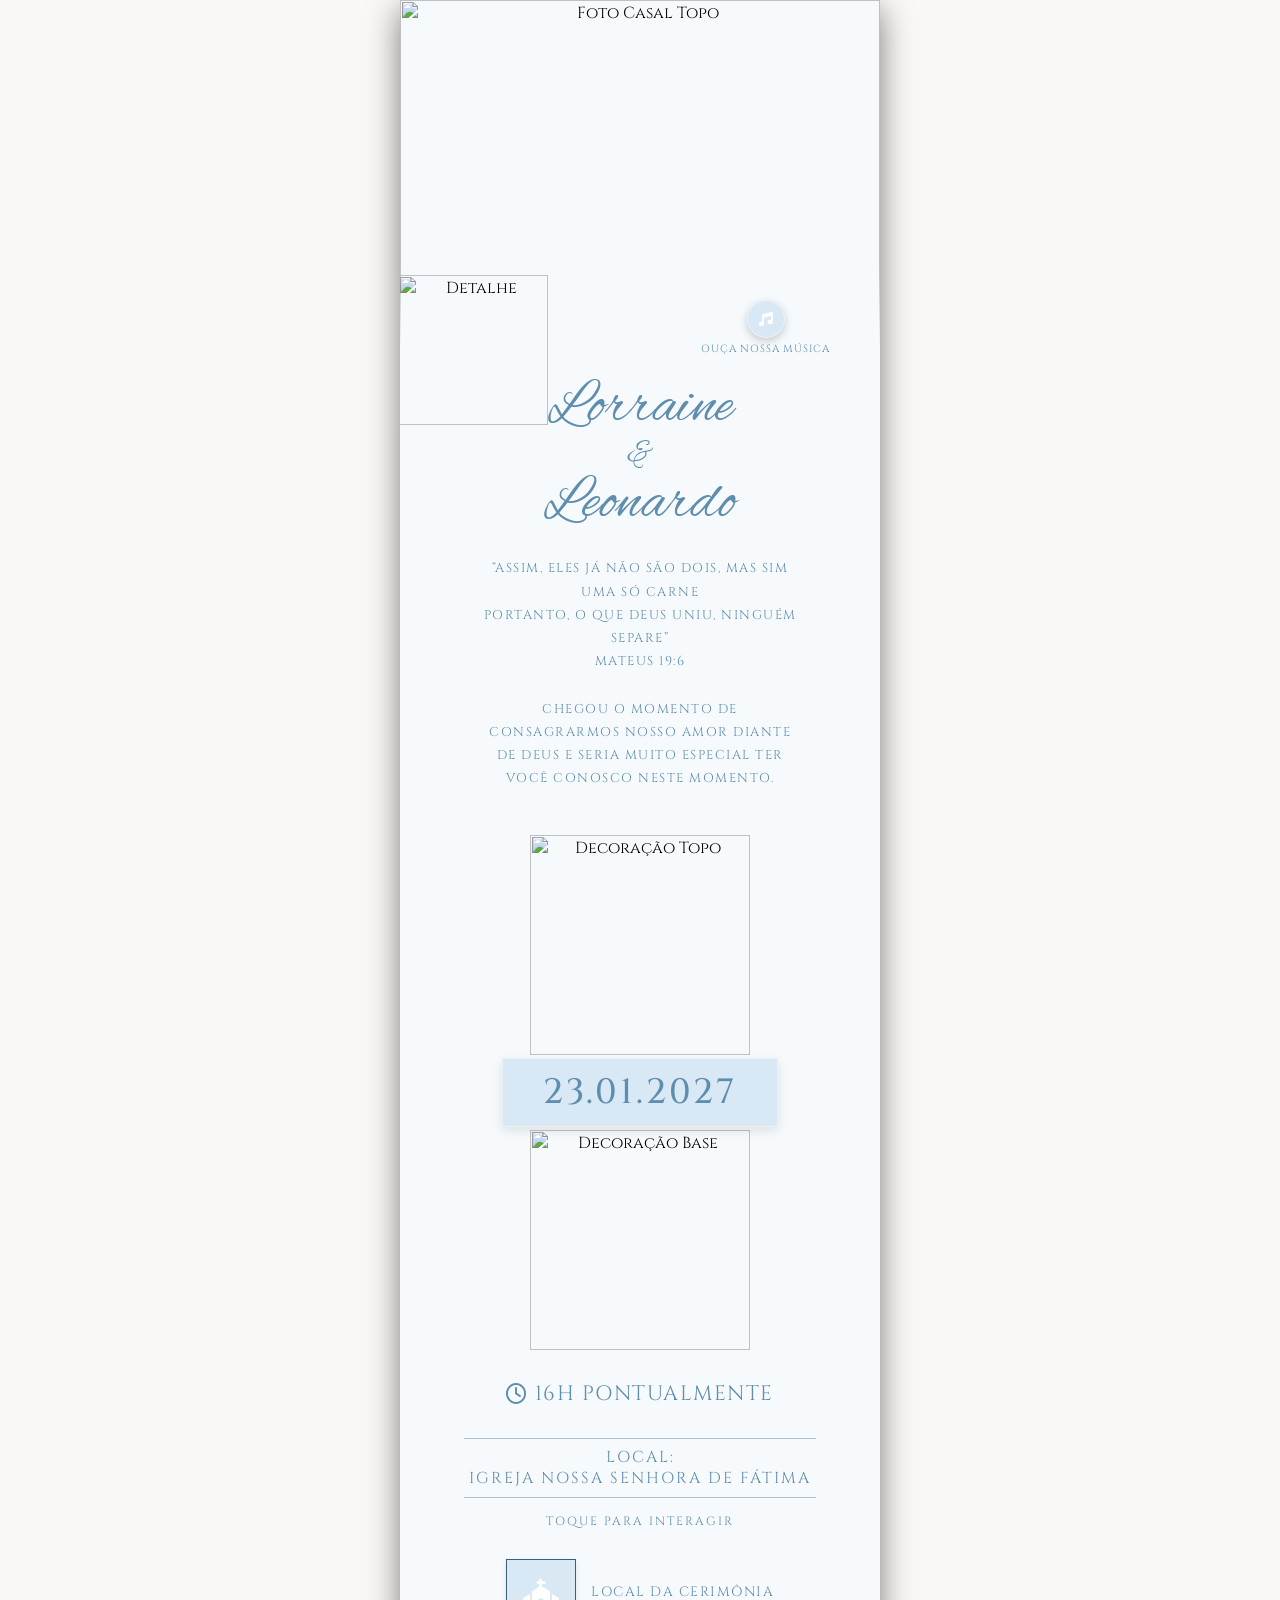
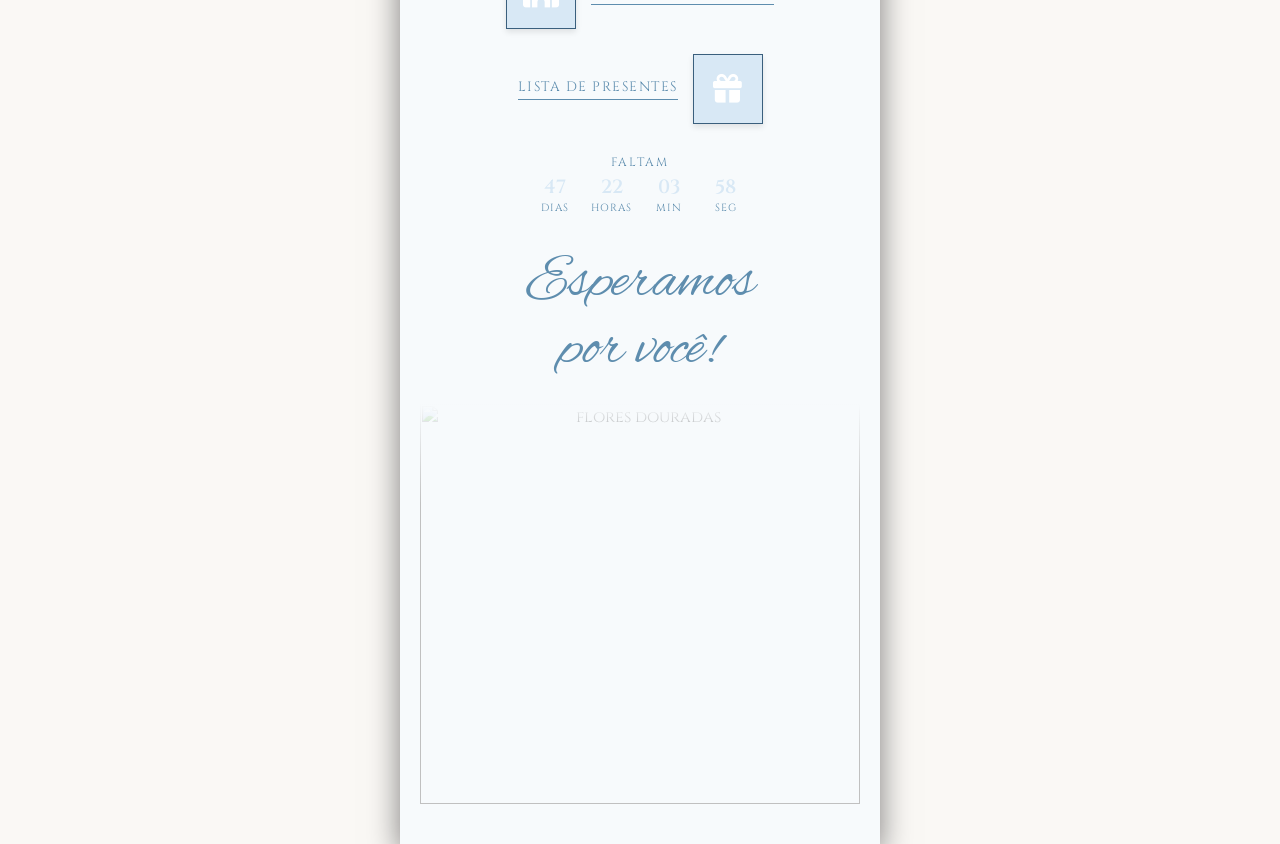
==== index.html @ 55ffb189 "Add files via upload" ====
<html lang="pt-BR">
<head>
  <meta charset="UTF-8">
  <meta name="viewport" content="width=device-width, initial-scale=1.0">
  <title>Lorraine e Leonardo</title>
  
  <!-- Google Fonts -->
  <link rel="preconnect" href="https://fonts.googleapis.com">
  <link rel="preconnect" href="https://fonts.gstatic.com" crossorigin>
  <link href="https://fonts.googleapis.com/css2?family=Alex+Brush&family=Cinzel:wght@400;500;600&display=swap" rel="stylesheet">
  
    <!-- Ícones do App/Navegador -->
  <link href="imagens/icon.png" rel="shortcut icon"/>
  <link href="imagens/icon-192.png" rel="icon" sizes="192x192"/>
  <link href="imagens/icon-180.png" rel="apple-touch-icon" sizes="180x180"/>
  
  <!-- FontAwesome -->
  <link rel="stylesheet" href="https://cdnjs.cloudflare.com/ajax/libs/font-awesome/6.4.0/css/all.min.css">

  <!-- CSS Local -->
  <link rel="stylesheet" href="./style.css">
</head>
<body>
   <!-- Música de fundo -->
<audio id="bg-music" loop src="audio/musica.mp3"></audio>
<div class="card-container">

  <!-- FOTO DO TOPO -->
  <div class="top-photo-wrapper">
    <img src="imagens/foto-casal1.png" alt="Foto Casal Topo">
  </div>

  <!-- CONTEÚDO PRINCIPAL -->
  <div class="main-content">
    
    <!-- CONTAINER DOS NOMES COM A DECORAÇÃO -->
    <div class="names-container">
      <img src="imagens/arabesco-esquerda.png" alt="Detalhe" class="left-decoration">
      <h1 class="couple-names">
        Lorraine
        <span>&</span>
        Leonardo
      </h1>
      <!-- Bloco de Música com Texto -->
<div class="music-wrapper">
    <button id="music-btn" class="music-toggle-btn" aria-label="Tocar Música">
      <i class="fa-solid fa-music"></i>
    </button>
    <span class="music-label">Ouça nossa música</span>
  </div>
</div>
      
   <!-- Versículo Bíblico -->
<p class="versiculo-biblico">
  “Assim, eles já não são dois, mas sim uma só carne<br>
   Portanto, o que Deus uniu, ninguém separe”<br>
   Mateus 19:6
</p>

<!-- Texto da Saudação -->
<p class="invitation-text">
  Chegou o momento de consagrarmos nosso amor diante de Deus e seria muito especial ter você conosco neste momento.
</p>

     <!-- SEÇÃO DA DATA COM DECORAÇÕES -->
    <div class="date-wrapper">
      <img src="imagens/arabesco-coracao-cima.png" alt="Decoração Topo" class="date-deco date-deco-top">

      <!-- DATA EM DESTAQUE -->
      <div class="date-badge">
        23.01.2027
      </div>

      <img src="imagens/arabesco-coracao-baixo.png" alt="Decoração Base" class="date-deco date-deco-bottom">
    </div>

    <!-- HORA -->
     <div class="time-text">
      <i class="far fa-clock"></i>
      <span>16H PONTUALMENTE</span>
    </div>
    
    <!-- LOCAL -->
    <div class="location-info">
      <div class="divider-line"></div>
      <p class="location-text">Local: <br>Igreja Nossa Senhora de Fátima</p>
      <div class="divider-line"></div>
    </div>

    <!-- INSTRUÇÃO -->
    <p class="touch-instruction">Toque para interagir</p>

    <!-- BOTÕES INTERATIVOS -->
    <div class="interactive-buttons">

      <!-- Botão 1: Local da Cerimônia (Igreja) -->
      <a href="https://digitalconvite.github.io/lorraine-e-leonardo/local-cerimonia.html" rel="noopener noreferrer" class="btn-row">
        <div class="icon-square">
          <i class="fas fa-church"></i>
        </div>
        <span class="btn-label">Local da Cerimônia</span>
      </a>

      <!-- Botão 4: Lista de presentes -->
      <a href="https://finalfeliz.de/lorraine-e-leonardo" rel="noopener noreferrer" class="btn-row reverse">
        <div class="icon-square">
          <i class="fa-solid fa-gift"></i>
        </div>
        <span class="btn-label">Lista de presentes</span>
      </a>

    </div>
    
    <!-- CONTAGEM REGRESSIVA -->
<div class="countdown-container">
  <div class="countdown-title">FALTAM</div>
  <div class="countdown-timer" id="countdown">
    <div class="time-box">
      <span id="days">00</span>
      <small>dias</small>
    </div>
    <div class="time-box">
      <span id="hours">00</span>
      <small>horas</small>
    </div>
    <div class="time-box">
      <span id="minutes">00</span>
      <small>min</small>
    </div>
    <div class="time-box">
      <span id="seconds">00</span>
      <small>seg</small>
    </div>
  </div>
</div>

    <div class="waiting-text">
        Esperamos<br>por você!
      </div>

    <!-- FOTO DA PARTE INFERIOR -->
    <div class="bottom-section">
      <div class="bottom-photo-wrapper">
        <img src="imagens/foto-final.png" alt="flores douradas">
      </div>
    </div>

  </div>

  <!-- MODAL RSVP -->
  <div id="rsvpModal" class="modal">
    <div class="modal-content">
      <h3>Confirmação de Presença</h3>
      <form id="rsvpForm">
        
        <div class="form-group">
          <label for="nome">Seu Nome Completo:</label>
          <input type="text" id="nome" placeholder="Digite seu nome completo" required>
        </div>
        
        <div class="form-group">
          <label for="presencaCelebracao">Celebração:</label>
          <select id="presencaCelebracao" required>
            <option value="Sim, estarei presente na Celebração">Sim, estarei presente na Celebração</option>
            <option value="Não poderei ir à Celebração">Não poderei ir à Celebração</option>
          </select>
        </div>

        <div class="form-group">
          <label for="presencaRecepcao">Recepção / Festa:</label>
          <select id="presencaRecepcao" required>
            <option value="Sim, estarei presente na Recepção">Sim, estarei presente na Recepção</option>
            <option value="Não poderei ir à Recepção">Não poderei ir à Recepção</option>
          </select>
        </div>

        <div class="form-group">
          <label for="acompanhantes">Quantidade de Acompanhantes:</label>
          <input type="number" id="acompanhantes" placeholder="0" min="0" value="0">
        </div>

        <button type="submit" class="modal-btn">Enviar via WhatsApp</button>
        <button type="button" class="modal-btn btn-cancel" id="closeRsvpBtn">Fechar</button>
      </form>
    </div>
  </div>

  <!-- JavaScript Local -->
  <script src="./script.js"></script>
</body>
</html>
---- style.css ----
:root {
  --bg-color: #F7FAFC;
  --primary-color: #D8E8F5;
  --text-gold: #5E8DAE;
  --text-dark: #3A5F7D;
  --text-names: #5E8DAE;
  --font-cursive: 'Alex Brush', cursive;
  --font-serif: 'Cinzel', serif;
}

* {
  box-sizing: border-box;
  margin: 0;
  padding: 0;
}

html, body {
  width: 100%;
  min-height: 100vh;
  background-color: #faf8f5;
  font-family: var(--font-serif);
  overflow-x: hidden;
  display: flex;
  justify-content: center;
  align-items: flex-start;
}

/* Container do Convite */
.card-container {
  width: 100%;
  max-width: 480px;
  background-color: var(--bg-color);
  position: relative;
  display: flex;
  flex-direction: column;
  align-items: center;
  text-align: center;
  box-shadow: 0 10px 30px rgba(0,0,0,0.5);
  min-height: 100vh;
}

/* Foto do Topo */
.top-photo-wrapper {
  width: 100%;
  height: 350px;
  position: relative;
  overflow: hidden;
}

.top-photo-wrapper img {
  width: 100%;
  height: 100%;
  object-fit: cover;
}

.top-photo-wrapper::after {
  content: '';
  position: absolute;
  bottom: 0;
  left: 0;
  width: 100%;
  height: 80px;
  background: linear-gradient(to bottom, rgba(250,248,245,0) 0%, var(--bg-color) 100%);
}

/* Conteúdo Central */
.main-content {
  padding: 20px 20px 40px;
  width: 100%;
  display: flex;
  flex-direction: column;
  align-items: center;
}

.names-container {
  position: relative;
  display: flex;
  justify-content: center;
  align-items: center;
  width: 50%;
  margin: 5px 0 20px;
}

.left-decoration {
  position: absolute;
  left: -60%;
  top: -100px;
  width: 150px;
  height: auto;
  pointer-events: none;
}

.names-container .couple-names {
  margin: 0;
}

.couple-names {
  font-family: var(--font-cursive);
  font-size: 3.8rem;
  color: var(--text-names);
  line-height: 1.1;
  margin: 10px 0 20px;
  font-weight: normal;
}

.couple-names span {
  display: block;
  font-size: 2.2rem;
  margin: -5px 0;
}

.versiculo-biblico {
  font-size: 0.8rem;
  color: var(--text-gold);
  letter-spacing: 1.5px;
  line-height: 1.8;
  max-width: 320px;
  text-transform: uppercase;
  margin-bottom: 25px;
}

.invitation-text {
  font-size: 0.8rem;
  color: var(--text-gold);
  letter-spacing: 1.5px;
  line-height: 1.8;
  max-width: 320px;
  text-transform: uppercase;
  margin-bottom: 25px;
}

.information-extra {
  font-size: 0.8rem;
  color: var(--text-gold);
  letter-spacing: 1.5px;
  line-height: 1.8;
  max-width: 320px;
  text-transform: uppercase;
  margin-bottom: 25px;
}

.location-info {
  width: 100%;
  margin-bottom: 15px;
}

.divider-line {
  width: 80%;
  height: 1px;
  background-color: var(--text-gold);
  opacity: 0.5;
  margin: 0 auto;
}

.location-text {
  font-size: 0.99rem;
  color: var(--text-gold);
  letter-spacing: 2px;
  padding: 8px 0;
  text-transform: uppercase;
}

/* Horário do Evento - Garante a cor dourada no texto e ícone */
.time-text {
  display: flex;
  align-items: center;
  justify-content: center;
  gap: 6px;
  font-size: 1.3rem;
  color: var(--text-gold);
  letter-spacing: 1.5px;
  margin-bottom: 30px;
}

.time-text i,
.time-text span {
  color: var(--text-gold);
}

.date-wrapper {
  display: flex;
  flex-direction: column;
  align-items: center;
  justify-content: center;
  width: 100%;
  margin: 20px 0 30px;
}

.date-wrapper .date-badge {
  margin: 1px 0;
}

.date-badge {
  background-color: var(--primary-color);
  color: #5E8DAE;
  font-size: 2.2rem;
  font-weight: 500;
  padding: 10px 40px;
  letter-spacing: 3px;
  border: 1px solid rgba(255,255,255,0.4);
  box-shadow: 0 4px 10px rgba(0,0,0,0.1);
  position: relative;
}

.date-deco {
  width: 220px;
  height: auto;
  object-fit: contain;
  pointer-events: none;
}

.date-deco-top {
  margin-bottom: 2px;
}

.date-deco-bottom {
  margin-top: 2px;
}

.touch-instruction {
  font-size: 0.75rem;
  color: var(--text-gold);
  letter-spacing: 2px;
  text-transform: uppercase;
  margin-bottom: 30px;
}

.interactive-buttons {
  width: 100%;
  display: flex;
  flex-direction: column;
  gap: 25px;
  margin-bottom: 40px;
}

.btn-row {
  display: flex;
  align-items: center;
  justify-content: center;
  gap: 15px;
  text-decoration: none;
  cursor: pointer;
  transition: transform 0.2s ease;
}

.btn-row.reverse {
  flex-direction: row-reverse;
}

.btn-row:hover {
  transform: scale(1.03);
}

.icon-square {
  width: 70px;
  height: 70px;
  background-color: var(--primary-color);
  border: 1px solid var(--text-dark);
  display: flex;
  align-items: center;
  justify-content: center;
  color: #FFFFFF;
  font-size: 1.8rem;
  box-shadow: 0 3px 6px rgba(0,0,0,0.1);
}

.btn-label {
  font-size: 0.85rem;
  color: var(--text-gold);
  letter-spacing: 1.5px;
  text-transform: uppercase;
  position: relative;
  padding-bottom: 4px;
}

.btn-label::after {
  content: '';
  position: absolute;
  bottom: 0;
  left: 0;
  width: 100%;
  height: 1px;
  background-color: var(--text-gold);
}

/* Foto Rodapé */
.bottom-section {
  width: 100%;
  position: relative;
}

.bottom-photo-wrapper {
  width: 100%;
  height: 400px;
  position: relative;
}

.bottom-photo-wrapper img {
  width: 100%;
  height: 100%;
  object-fit: cover;
}

.bottom-photo-wrapper::before {
  content: '';
  position: absolute;
  top: 0;
  left: 0;
  width: 100%;
  height: 100px;
  background: linear-gradient(to top, rgba(250,248,245,0) 0%, var(--bg-color) 100%);
}

.waiting-text {
  font-family: var(--font-cursive);
  font-size: 3.8rem;
  color: var(--text-names);
  line-height: 1.1;
  margin: 10px 0 20px;
  font-weight: normal;
}

.waiting-text span {
  display: block;
  font-size: 2.2rem;
  margin: -5px 0;
}

/* Modal RSVP Corrigido */
.modal {
  display: none;
  position: fixed;
  top: 0;
  left: 0;
  width: 100%;
  height: 100vh;
  background: rgba(0, 0, 0, 0.7);
  z-index: 9999;
  justify-content: center;
  align-items: center;
  padding: 15px;
}

.modal-content {
  background: var(--bg-color);
  padding: 25px 20px;
  border-radius: 8px;
  width: 100%;
  max-width: 380px;
  max-height: 90vh;
  overflow-y: auto;
  text-align: center;
  box-shadow: 0 5px 20px rgba(0,0,0,0.4);
  border: 1px solid var(--primary-color);
  position: relative;
  z-index: 10000;
}

.modal-content h3 {
  color: var(--primary-color);
  font-family: var(--font-serif);
  margin-bottom: 15px;
  font-size: 1.3rem;
}

.modal-content .form-group {
  display: flex;
  flex-direction: column;
  text-align: left;
  margin-bottom: 12px;
  width: 100%;
}

.modal-content label {
  font-size: 0.8rem;
  color: var(--text-dark);
  margin-bottom: 4px;
  font-weight: bold;
  letter-spacing: 0.5px;
}

.modal-content input, 
.modal-content select {
  width: 100%;
  padding: 10px;
  border: 1px solid var(--text-gold);
  background: #FFFFFF;
  font-family: var(--font-serif);
  font-size: 0.9rem;
  border-radius: 4px;
  color: #333;
  outline: none;
  cursor: pointer;
}

.modal-content input[type="text"],
.modal-content input[type="number"] {
  cursor: text;
}

.modal-btn {
  background: var(--primary-color);
  color: #FFF;
  border: none;
  padding: 12px;
  margin-top: 10px;
  cursor: pointer;
  width: 100%;
  font-family: var(--font-serif);
  font-size: 0.9rem;
  border-radius: 4px;
  letter-spacing: 1px;
}

.modal-btn.btn-cancel {
  background: #888888;
  margin-top: 8px;
}

/* Adaptativo para Celulares */
@media screen and (max-width: 600px) {
  html, body {
    background-color: var(--bg-color);
  }

  .card-container {
    max-width: 100%;
    box-shadow: none;
  }

  .top-photo-wrapper,
  .bottom-photo-wrapper {
    height: 50vh;
  }
}

/* Container de Música acima/direita dos nomes */
.music-wrapper {
  position: absolute;
  right: -80px;
  top: -75px;
  display: flex;
  flex-direction: column;
  align-items: center;
  z-index: 10;
}

.music-toggle-btn {
  width: 38px;
  height: 38px;
  border-radius: 50%;
  background-color: var(--primary-color);
  color: #ffffff;
  border: 1px solid rgba(255, 255, 255, 0.5);
  box-shadow: 0 3px 8px rgba(0, 0, 0, 0.2);
  cursor: pointer;
  display: flex;
  align-items: center;
  justify-content: center;
  font-size: 0.9rem;
  transition: transform 0.2s ease, background-color 0.2s ease;
}

.music-toggle-btn:hover {
  transform: scale(1.1);
}

.music-toggle-btn.playing {
  animation: pulse 2s infinite;
}

/* Texto abaixo do botão */
.music-label {
  font-size: 0.65rem;
  color: var(--text-gold);
  letter-spacing: 0.8px;
  text-transform: uppercase;
  margin-top: 4px;
  white-space: nowrap;
  font-family: var(--font-serif);
}

@keyframes pulse {
  0% { box-shadow: 0 0 0 0 rgba(168, 120, 63, 0.7); }
  70% { box-shadow: 0 0 0 10px rgba(168, 120, 63, 0); }
  100% { box-shadow: 0 0 0 0 rgba(168, 120, 63, 0); }
}

/* Estilos da Contagem Regressiva */
.countdown-container {
  display: flex;
  flex-direction: column;
  align-items: center;
  margin: -10px 0 25px; /* Ajuste a margem se preferir mais distante ou próximo */
}

.countdown-title {
  font-size: 0.75rem;
  color: var(--text-gold, #A8783F);
  letter-spacing: 2px;
  margin-bottom: 8px;
  font-family: var(--font-serif, serif);
}

.countdown-timer {
  display: flex;
  gap: 12px;
}

.time-box {
  display: flex;
  flex-direction: column;
  align-items: center;
  min-width: 45px;
}

.time-box span {
  font-size: 1.2rem;
  font-weight: 600;
  color: var(--primary-color, #A8783F);
  font-family: var(--font-serif, serif);
  line-height: 1;
}

.time-box small {
  font-size: 0.65rem;
  color: var(--text-gold, #A8783F);
  text-transform: uppercase;
  letter-spacing: 1px;
  margin-top: 4px;
}
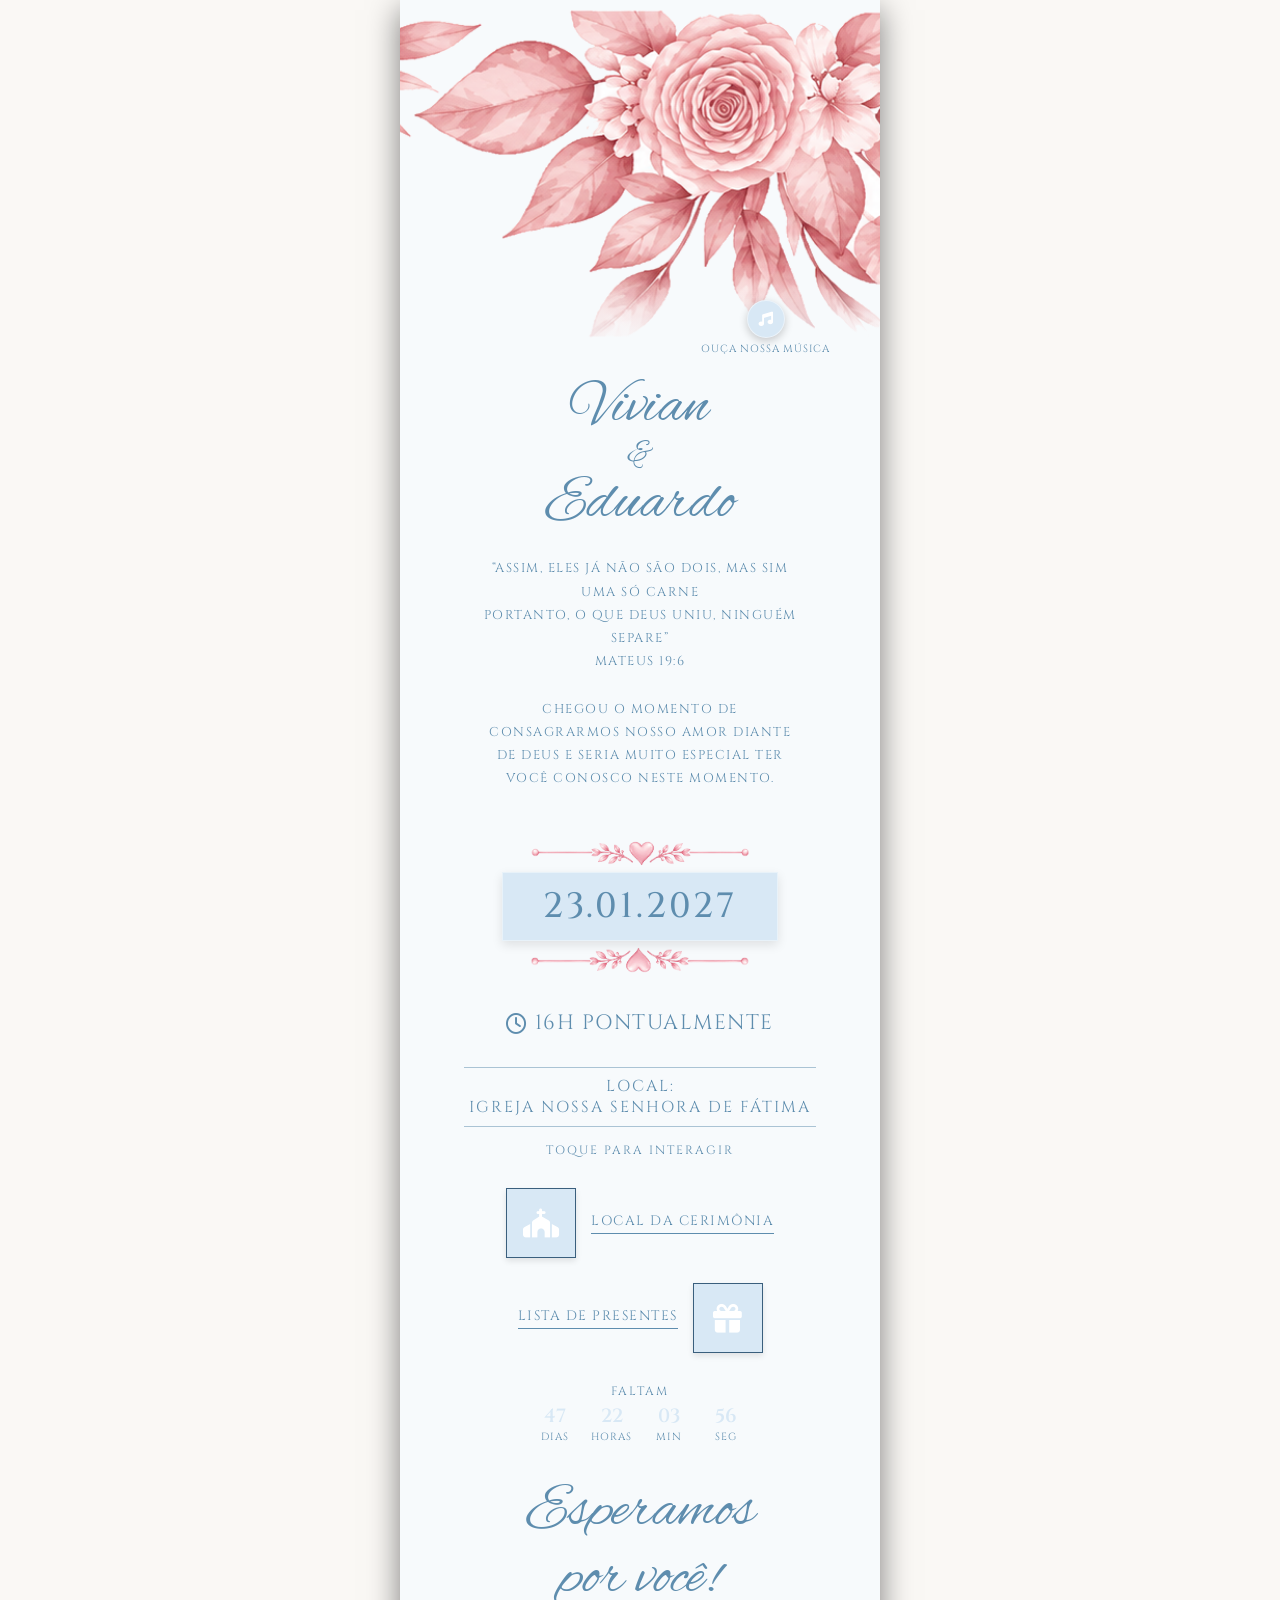
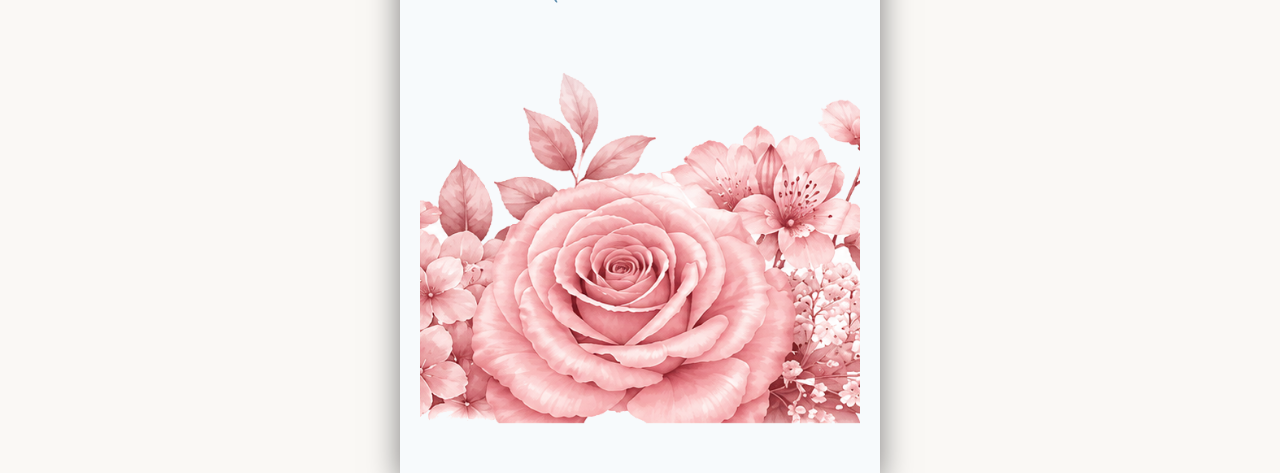
==== commit ffdb7810: "Update names and images in index.html" ====
--- a/index.html
+++ b/index.html
@@ -2,7 +2,7 @@
 <head>
   <meta charset="UTF-8">
   <meta name="viewport" content="width=device-width, initial-scale=1.0">
-  <title>Lorraine e Leonardo</title>
+  <title>Vivian e Eduardo</title>
   
   <!-- Google Fonts -->
   <link rel="preconnect" href="https://fonts.googleapis.com">
@@ -27,7 +27,7 @@
 
   <!-- FOTO DO TOPO -->
   <div class="top-photo-wrapper">
-    <img src="imagens/foto-casal1.png" alt="Foto Casal Topo">
+    <img src="imagens/foto1.png" alt="Foto Casal Topo">
   </div>
 
   <!-- CONTEÚDO PRINCIPAL -->
@@ -35,11 +35,11 @@
     
     <!-- CONTAINER DOS NOMES COM A DECORAÇÃO -->
     <div class="names-container">
-      <img src="imagens/arabesco-esquerda.png" alt="Detalhe" class="left-decoration">
+    
       <h1 class="couple-names">
-        Lorraine
+        Vivian
         <span>&</span>
-        Leonardo
+        Eduardo
       </h1>
       <!-- Bloco de Música com Texto -->
 <div class="music-wrapper">
@@ -64,14 +64,14 @@
 
      <!-- SEÇÃO DA DATA COM DECORAÇÕES -->
     <div class="date-wrapper">
-      <img src="imagens/arabesco-coracao-cima.png" alt="Decoração Topo" class="date-deco date-deco-top">
+      <img src="imagens/floral-cima.png" alt="Decoração Topo" class="date-deco date-deco-top">
 
       <!-- DATA EM DESTAQUE -->
       <div class="date-badge">
         23.01.2027
       </div>
 
-      <img src="imagens/arabesco-coracao-baixo.png" alt="Decoração Base" class="date-deco date-deco-bottom">
+      <img src="imagens/floral-baixo.png" alt="Decoração Base" class="date-deco date-deco-bottom">
     </div>
 
     <!-- HORA -->
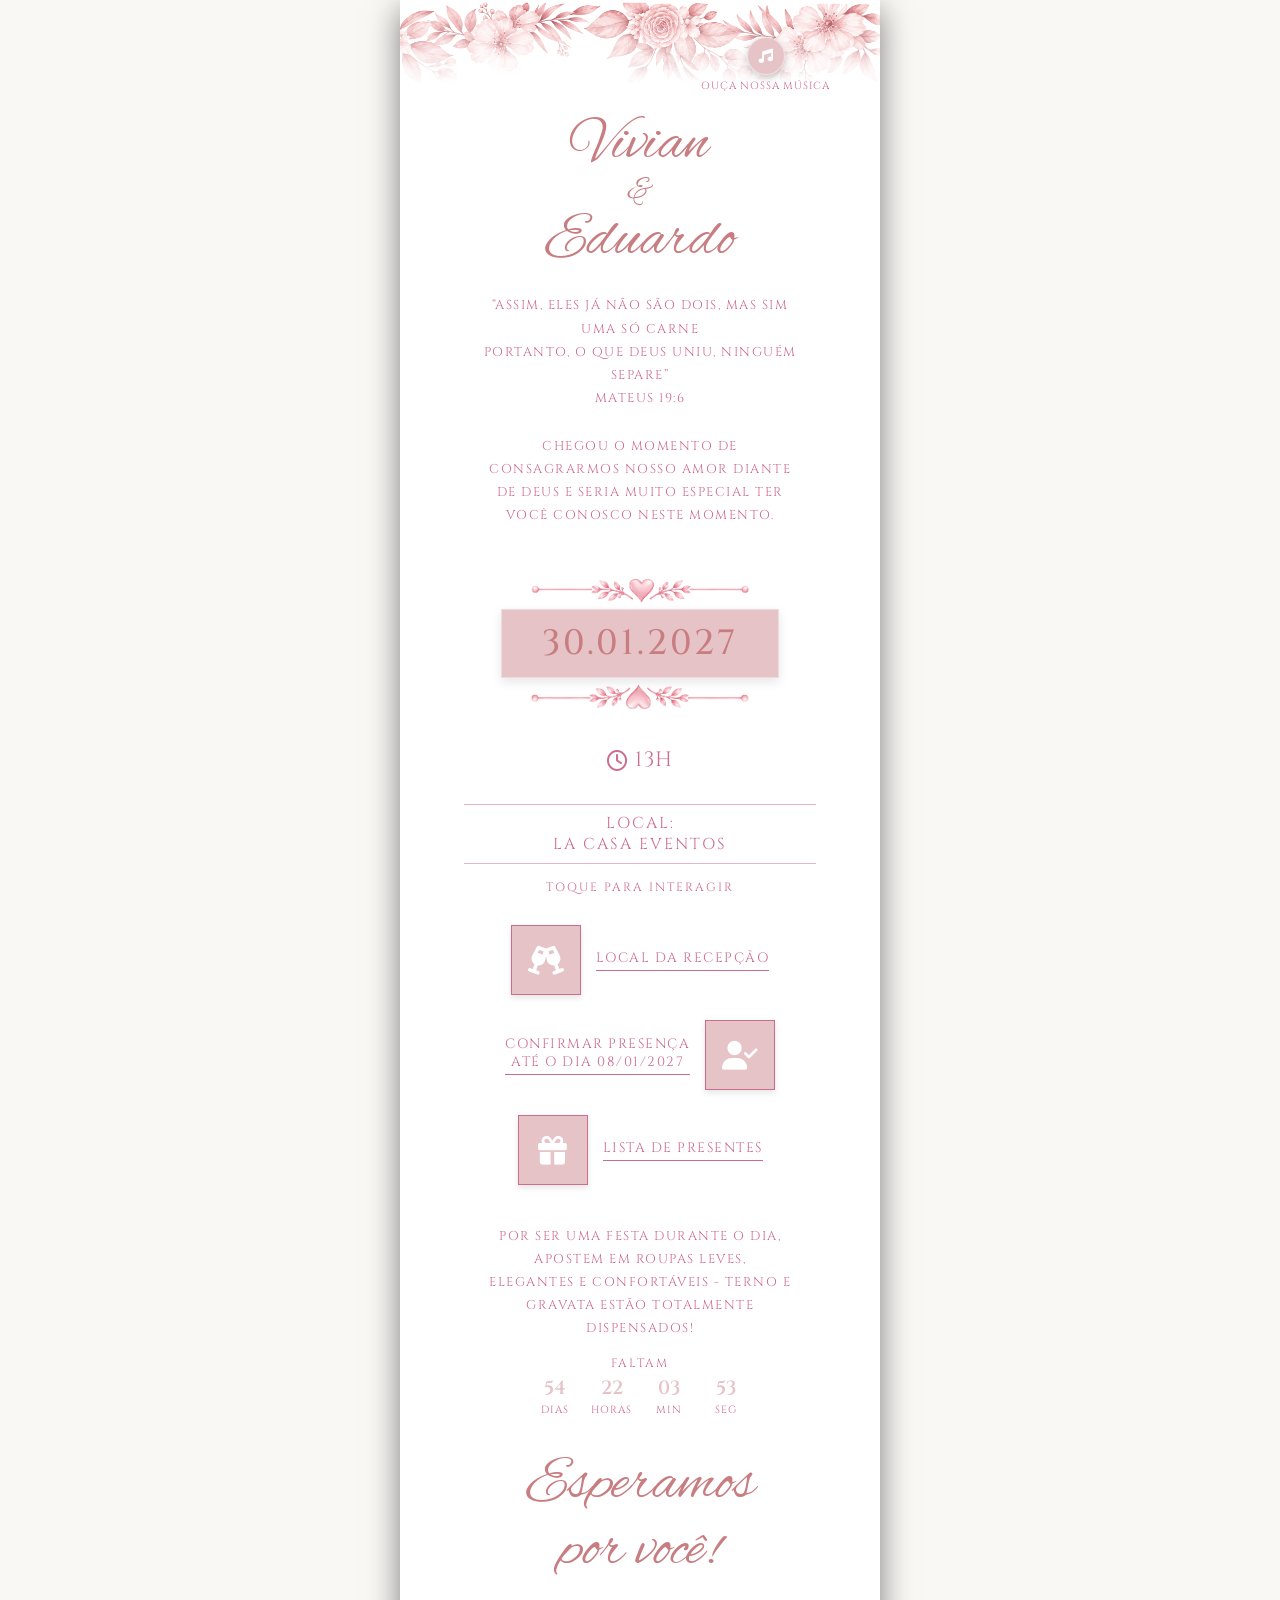
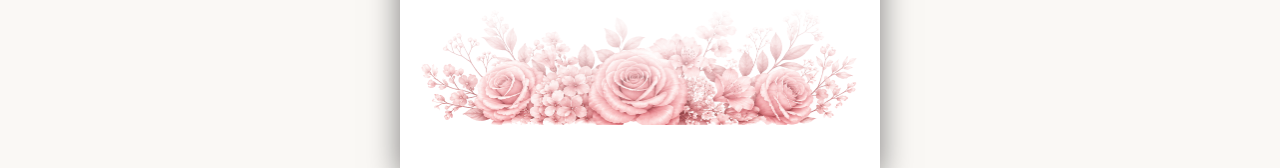
==== commit 70f85f39: "Add files via upload" ====
--- a/index.html
+++ b/index.html
@@ -68,7 +68,7 @@
 
       <!-- DATA EM DESTAQUE -->
       <div class="date-badge">
-        23.01.2027
+        30.01.2027
       </div>
 
       <img src="imagens/floral-baixo.png" alt="Decoração Base" class="date-deco date-deco-bottom">
@@ -77,13 +77,13 @@
     <!-- HORA -->
      <div class="time-text">
       <i class="far fa-clock"></i>
-      <span>16H PONTUALMENTE</span>
+      <span>13H</span>
     </div>
     
     <!-- LOCAL -->
     <div class="location-info">
       <div class="divider-line"></div>
-      <p class="location-text">Local: <br>Igreja Nossa Senhora de Fátima</p>
+      <p class="location-text">Local: <br>La casa Eventos</p>
       <div class="divider-line"></div>
     </div>
 
@@ -93,16 +93,25 @@
     <!-- BOTÕES INTERATIVOS -->
     <div class="interactive-buttons">
 
-      <!-- Botão 1: Local da Cerimônia (Igreja) -->
-      <a href="https://digitalconvite.github.io/lorraine-e-leonardo/local-cerimonia.html" rel="noopener noreferrer" class="btn-row">
+      <!-- Botão 1: Local da Recepção -->
+      <a href="https://digitalconvite.github.io/vivian-e-eduardo/local-recepção.html" rel="noopener noreferrer" class="btn-row">
         <div class="icon-square">
-          <i class="fas fa-church"></i>
+          <i class="fas fa-glass-cheers"></i>
         </div>
-        <span class="btn-label">Local da Cerimônia</span>
+        <span class="btn-label">Local da Recepção</span>
       </a>
+      
+      <!-- Botão 3: Confirmar Presença -->
+      <div class="btn-row reverse" id="rsvpBtn">
+        <div class="icon-square">
+          <i class="fas fa-user-check"></i>
+        </div>
+        <span class="btn-label">Confirmar Presença <br>até o dia 08/01/2027</span>
+      </div>
+
 
       <!-- Botão 4: Lista de presentes -->
-      <a href="https://finalfeliz.de/lorraine-e-leonardo" rel="noopener noreferrer" class="btn-row reverse">
+      <a href="https://digitalconvite.github.io/vivian-e-eduardo/lista-de-presentes.html" rel="noopener noreferrer" class="btn-row">
         <div class="icon-square">
           <i class="fa-solid fa-gift"></i>
         </div>
@@ -110,6 +119,12 @@
       </a>
 
     </div>
+    
+     <!-- Informação adicional -->
+<p class="information-extra">
+  Por ser uma festa durante o dia, apostem em roupas leves, <br>
+  elegantes e confortáveis - Terno e gravata estão totalmente dispensados!
+</p>
     
     <!-- CONTAGEM REGRESSIVA -->
 <div class="countdown-container">
@@ -159,24 +174,11 @@
         </div>
         
         <div class="form-group">
-          <label for="presencaCelebracao">Celebração:</label>
-          <select id="presencaCelebracao" required>
-            <option value="Sim, estarei presente na Celebração">Sim, estarei presente na Celebração</option>
-            <option value="Não poderei ir à Celebração">Não poderei ir à Celebração</option>
-          </select>
-        </div>
-
-        <div class="form-group">
           <label for="presencaRecepcao">Recepção / Festa:</label>
           <select id="presencaRecepcao" required>
             <option value="Sim, estarei presente na Recepção">Sim, estarei presente na Recepção</option>
             <option value="Não poderei ir à Recepção">Não poderei ir à Recepção</option>
           </select>
-        </div>
-
-        <div class="form-group">
-          <label for="acompanhantes">Quantidade de Acompanhantes:</label>
-          <input type="number" id="acompanhantes" placeholder="0" min="0" value="0">
         </div>
 
         <button type="submit" class="modal-btn">Enviar via WhatsApp</button>
--- a/style.css
+++ b/style.css
@@ -1,9 +1,9 @@
 :root {
-  --bg-color: #F7FAFC;
-  --primary-color: #D8E8F5;
-  --text-gold: #5E8DAE;
-  --text-dark: #3A5F7D;
-  --text-names: #5E8DAE;
+  --bg-color: #FFFFFF;
+  --primary-color: #e6c3c7;
+  --text-gold: #cd6c8d;
+  --text-dark: #cd6c8d;
+  --text-names: #c87d81;
   --font-cursive: 'Alex Brush', cursive;
   --font-serif: 'Cinzel', serif;
 }
@@ -42,7 +42,7 @@
 /* Foto do Topo */
 .top-photo-wrapper {
   width: 100%;
-  height: 350px;
+  height: 100%;
   position: relative;
   overflow: hidden;
 }
@@ -59,7 +59,7 @@
   bottom: 0;
   left: 0;
   width: 100%;
-  height: 80px;
+  height: 100%;
   background: linear-gradient(to bottom, rgba(250,248,245,0) 0%, var(--bg-color) 100%);
 }
 
@@ -192,7 +192,7 @@
 
 .date-badge {
   background-color: var(--primary-color);
-  color: #5E8DAE;
+  color: #c87d81;
   font-size: 2.2rem;
   font-weight: 500;
   padding: 10px 40px;
@@ -291,7 +291,7 @@
 
 .bottom-photo-wrapper {
   width: 100%;
-  height: 400px;
+  height: 100%;
   position: relative;
 }
 
@@ -307,7 +307,7 @@
   top: 0;
   left: 0;
   width: 100%;
-  height: 100px;
+  height: 100%;
   background: linear-gradient(to top, rgba(250,248,245,0) 0%, var(--bg-color) 100%);
 }
 
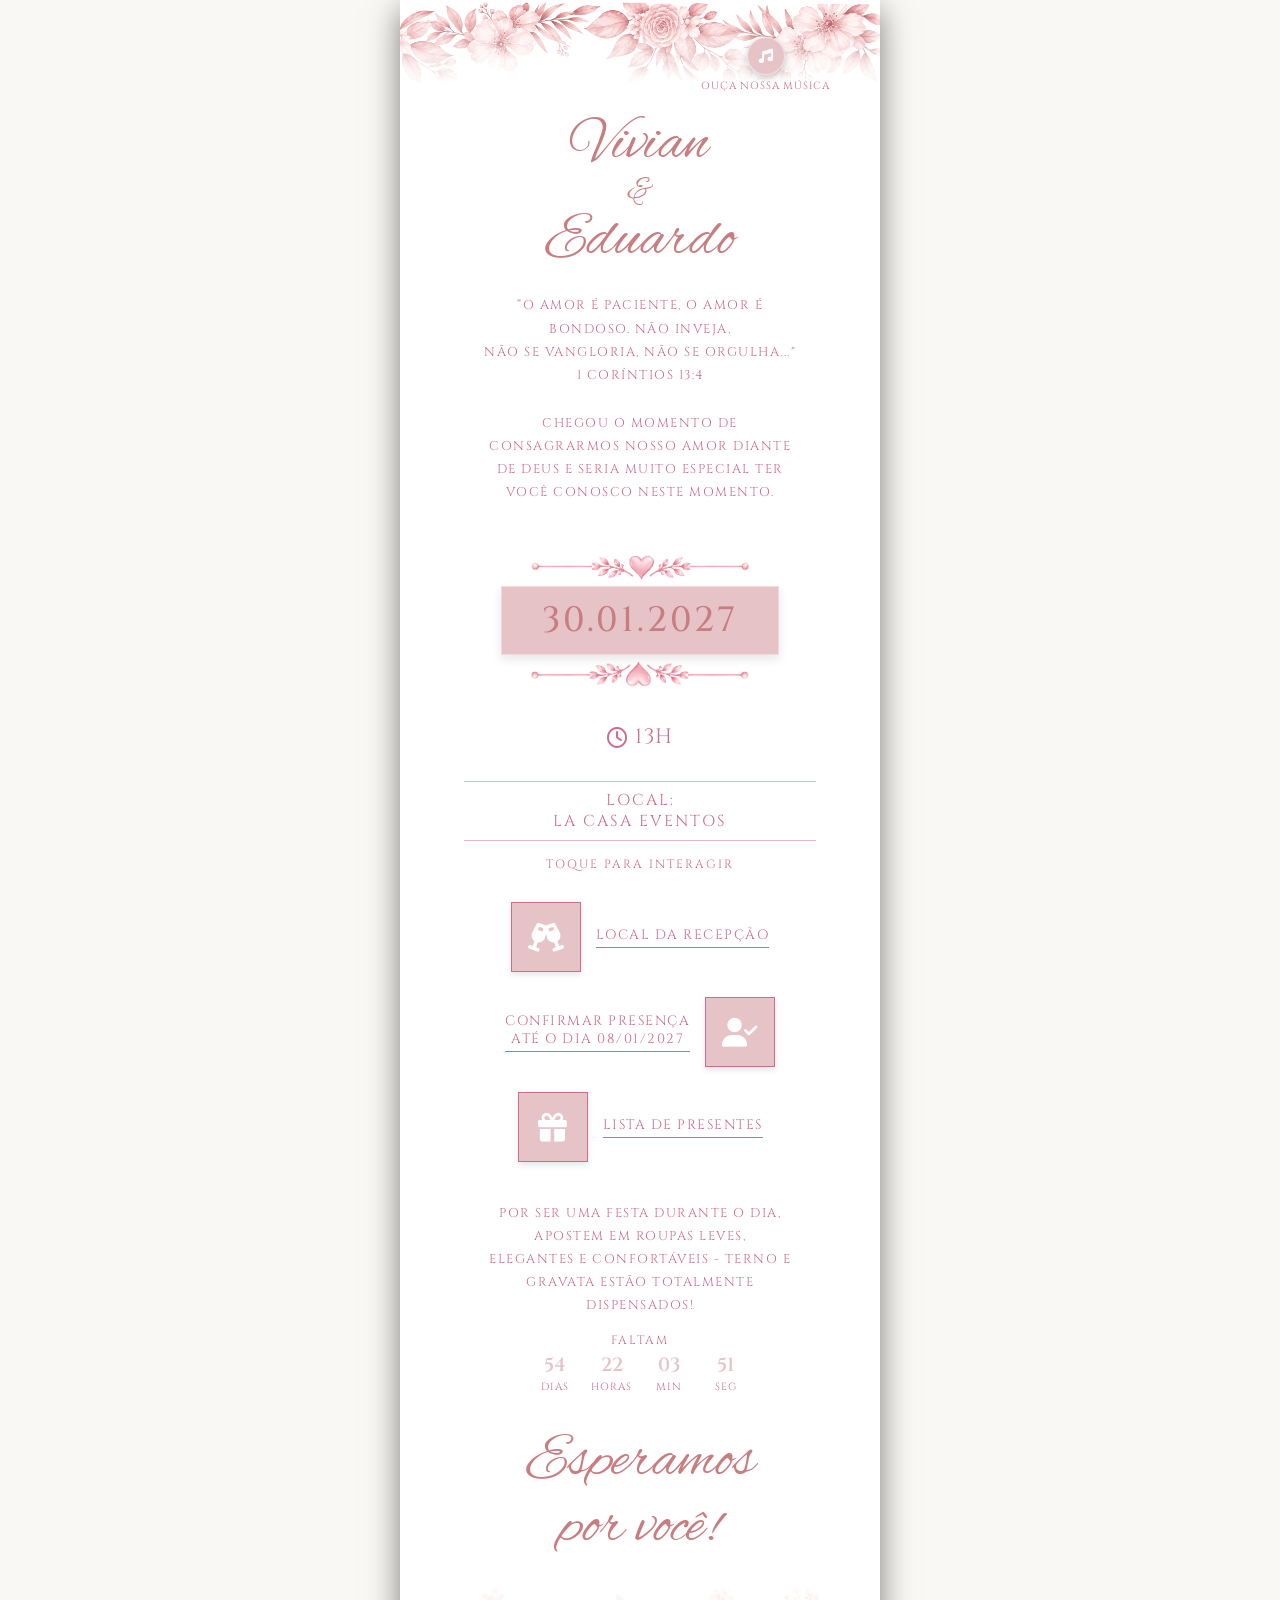
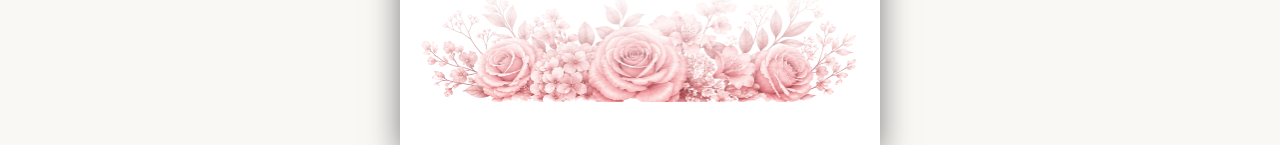
==== commit ad02d120: "Update biblical verse in index.html" ====
--- a/index.html
+++ b/index.html
@@ -52,9 +52,9 @@
       
    <!-- Versículo Bíblico -->
 <p class="versiculo-biblico">
-  “Assim, eles já não são dois, mas sim uma só carne<br>
-   Portanto, o que Deus uniu, ninguém separe”<br>
-   Mateus 19:6
+  “O amor é paciente, o amor é bondoso. Não inveja,<br>
+  não se vangloria, não se orgulha..."
+   1 Coríntios 13:4
 </p>
 
 <!-- Texto da Saudação -->
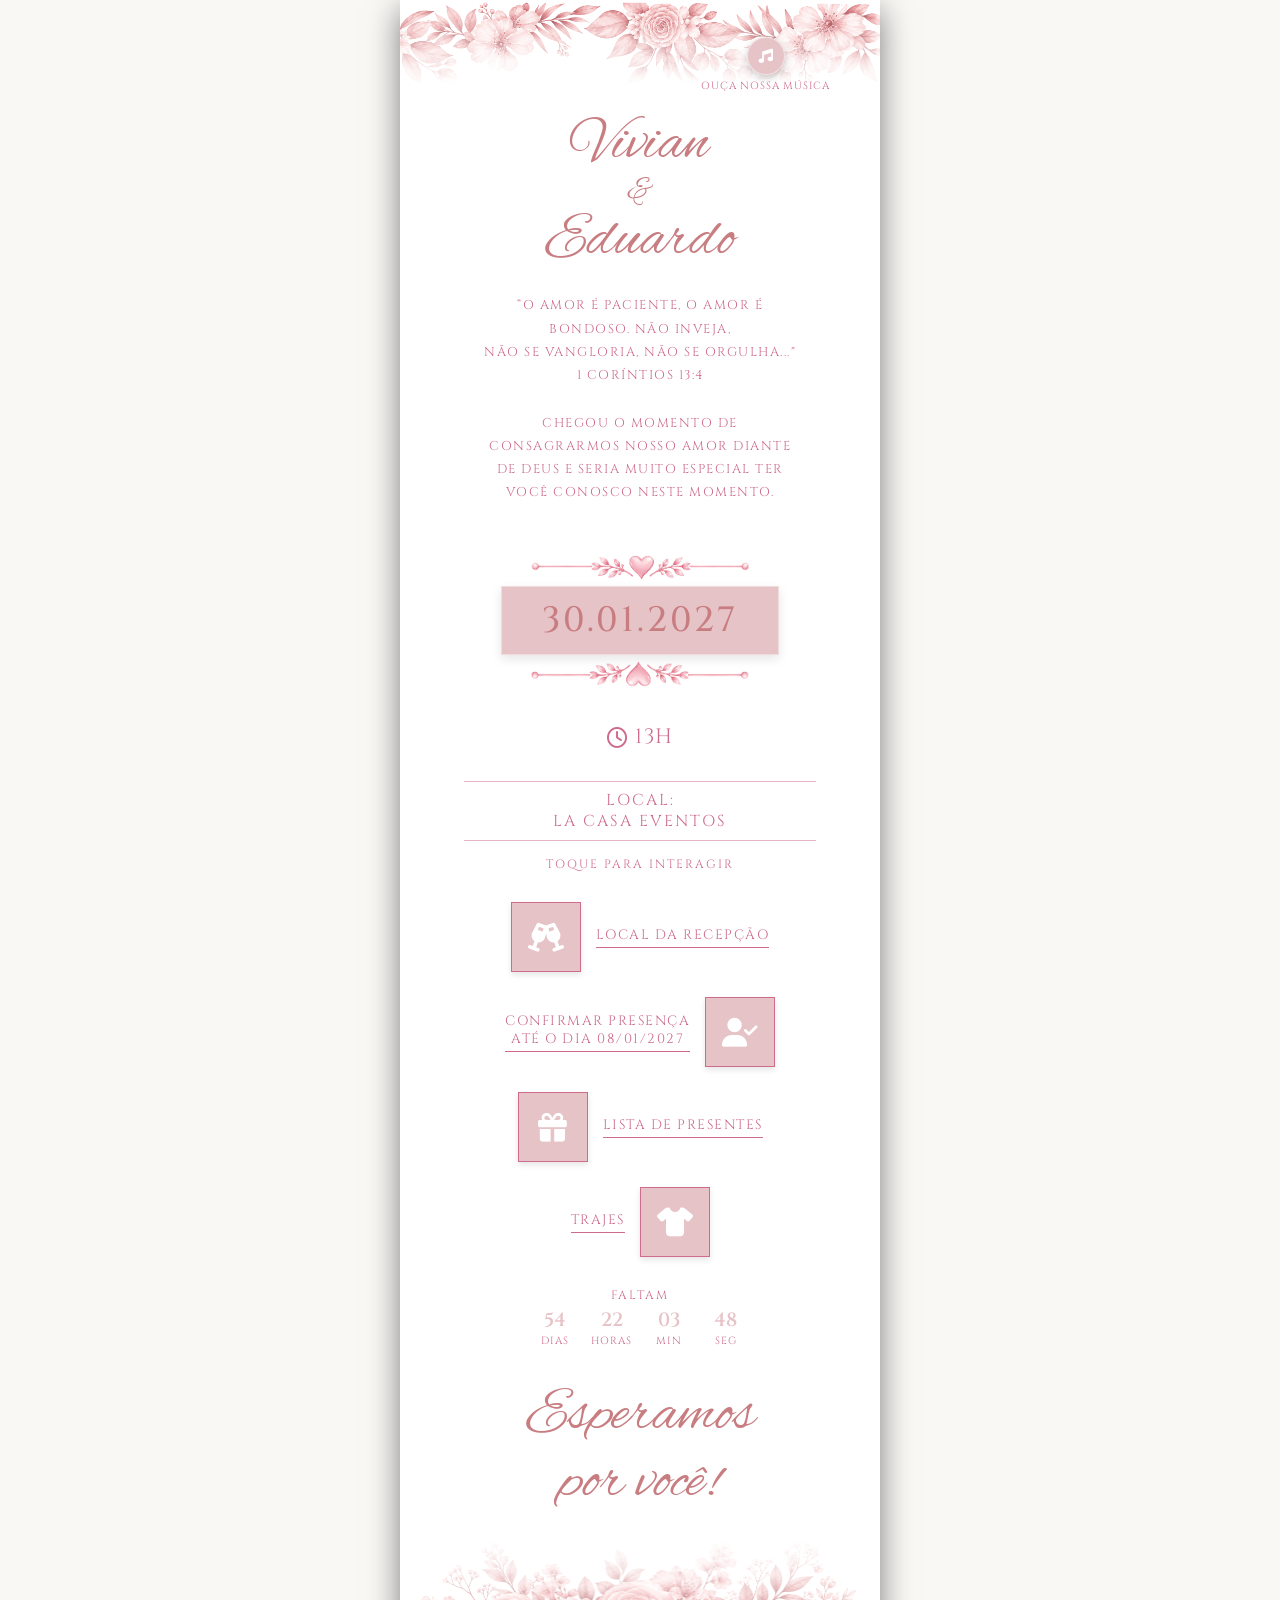
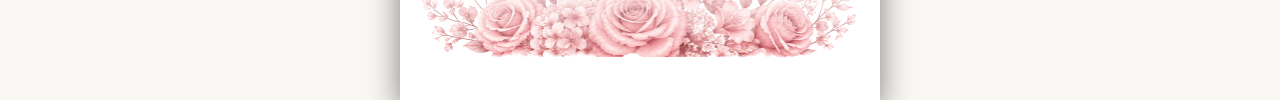
==== commit 00ae370b: "Update index.html" ====
--- a/index.html
+++ b/index.html
@@ -94,7 +94,7 @@
     <div class="interactive-buttons">
 
       <!-- Botão 1: Local da Recepção -->
-      <a href="https://digitalconvite.github.io/vivian-e-eduardo/local-recepção.html" rel="noopener noreferrer" class="btn-row">
+      <a href="https://digitalconvite.github.io/vivian-e-eduardo/local-recepcao.html" rel="noopener noreferrer" class="btn-row">
         <div class="icon-square">
           <i class="fas fa-glass-cheers"></i>
         </div>
@@ -118,13 +118,15 @@
         <span class="btn-label">Lista de presentes</span>
       </a>
 
+       <!-- Botão 5: Traje -->
+      <a href="https://digitalconvite.github.io/vivian-e-eduardo/traje.html" rel="noopener noreferrer" class="btn-row reverse">
+        <div class="icon-square">
+          <i class="fa-solid fa-shirt"></i>
+        </div>
+        <span class="btn-label">Trajes</span>
+      </a>
+
     </div>
-    
-     <!-- Informação adicional -->
-<p class="information-extra">
-  Por ser uma festa durante o dia, apostem em roupas leves, <br>
-  elegantes e confortáveis - Terno e gravata estão totalmente dispensados!
-</p>
     
     <!-- CONTAGEM REGRESSIVA -->
 <div class="countdown-container">
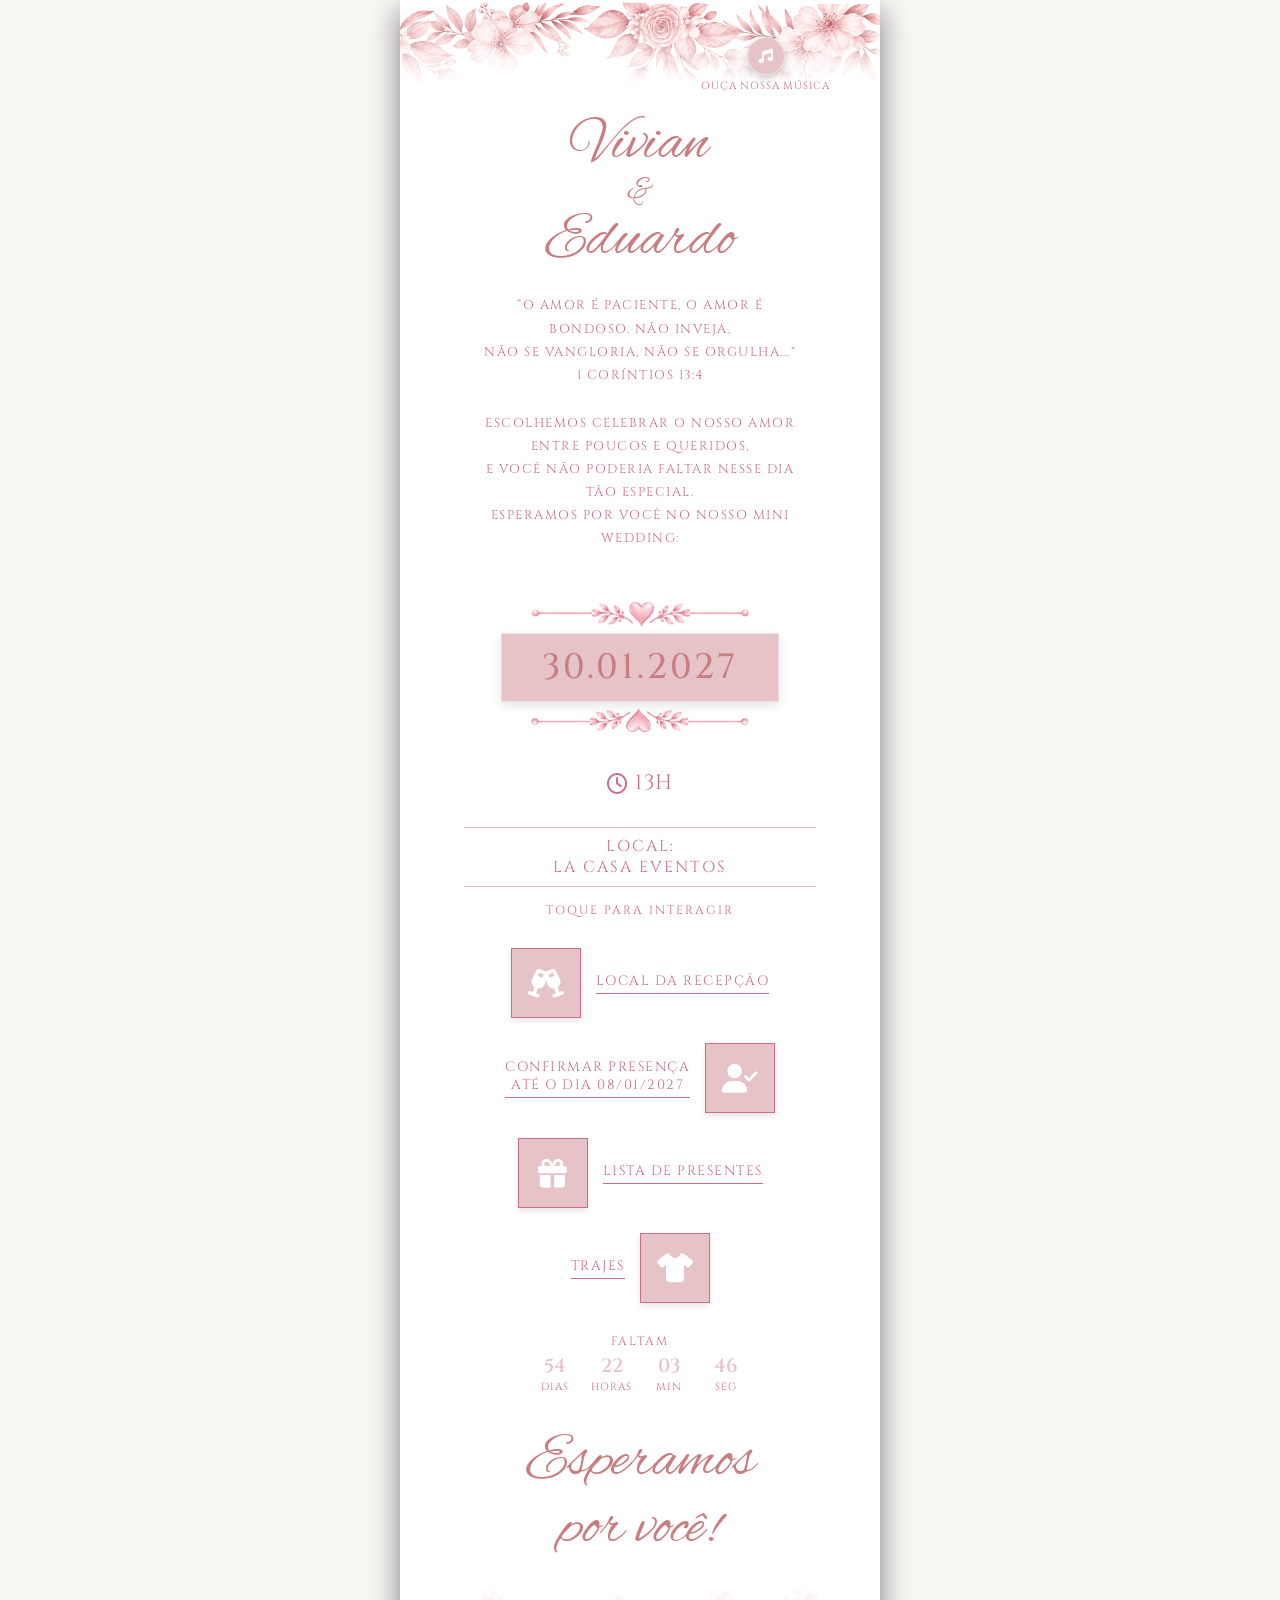
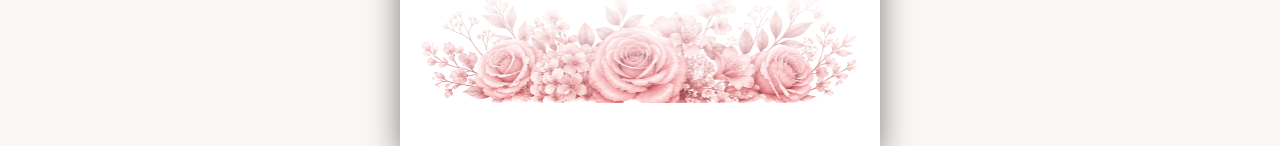
==== commit 08101fdd: "Update wedding invitation text in index.html" ====
--- a/index.html
+++ b/index.html
@@ -59,7 +59,9 @@
 
 <!-- Texto da Saudação -->
 <p class="invitation-text">
-  Chegou o momento de consagrarmos nosso amor diante de Deus e seria muito especial ter você conosco neste momento.
+  Escolhemos celebrar o nosso amor entre poucos e queridos,<br> 
+  e você não poderia faltar nesse dia tão especial.<br>
+  Esperamos por você no nosso Mini Wedding:
 </p>
 
      <!-- SEÇÃO DA DATA COM DECORAÇÕES -->
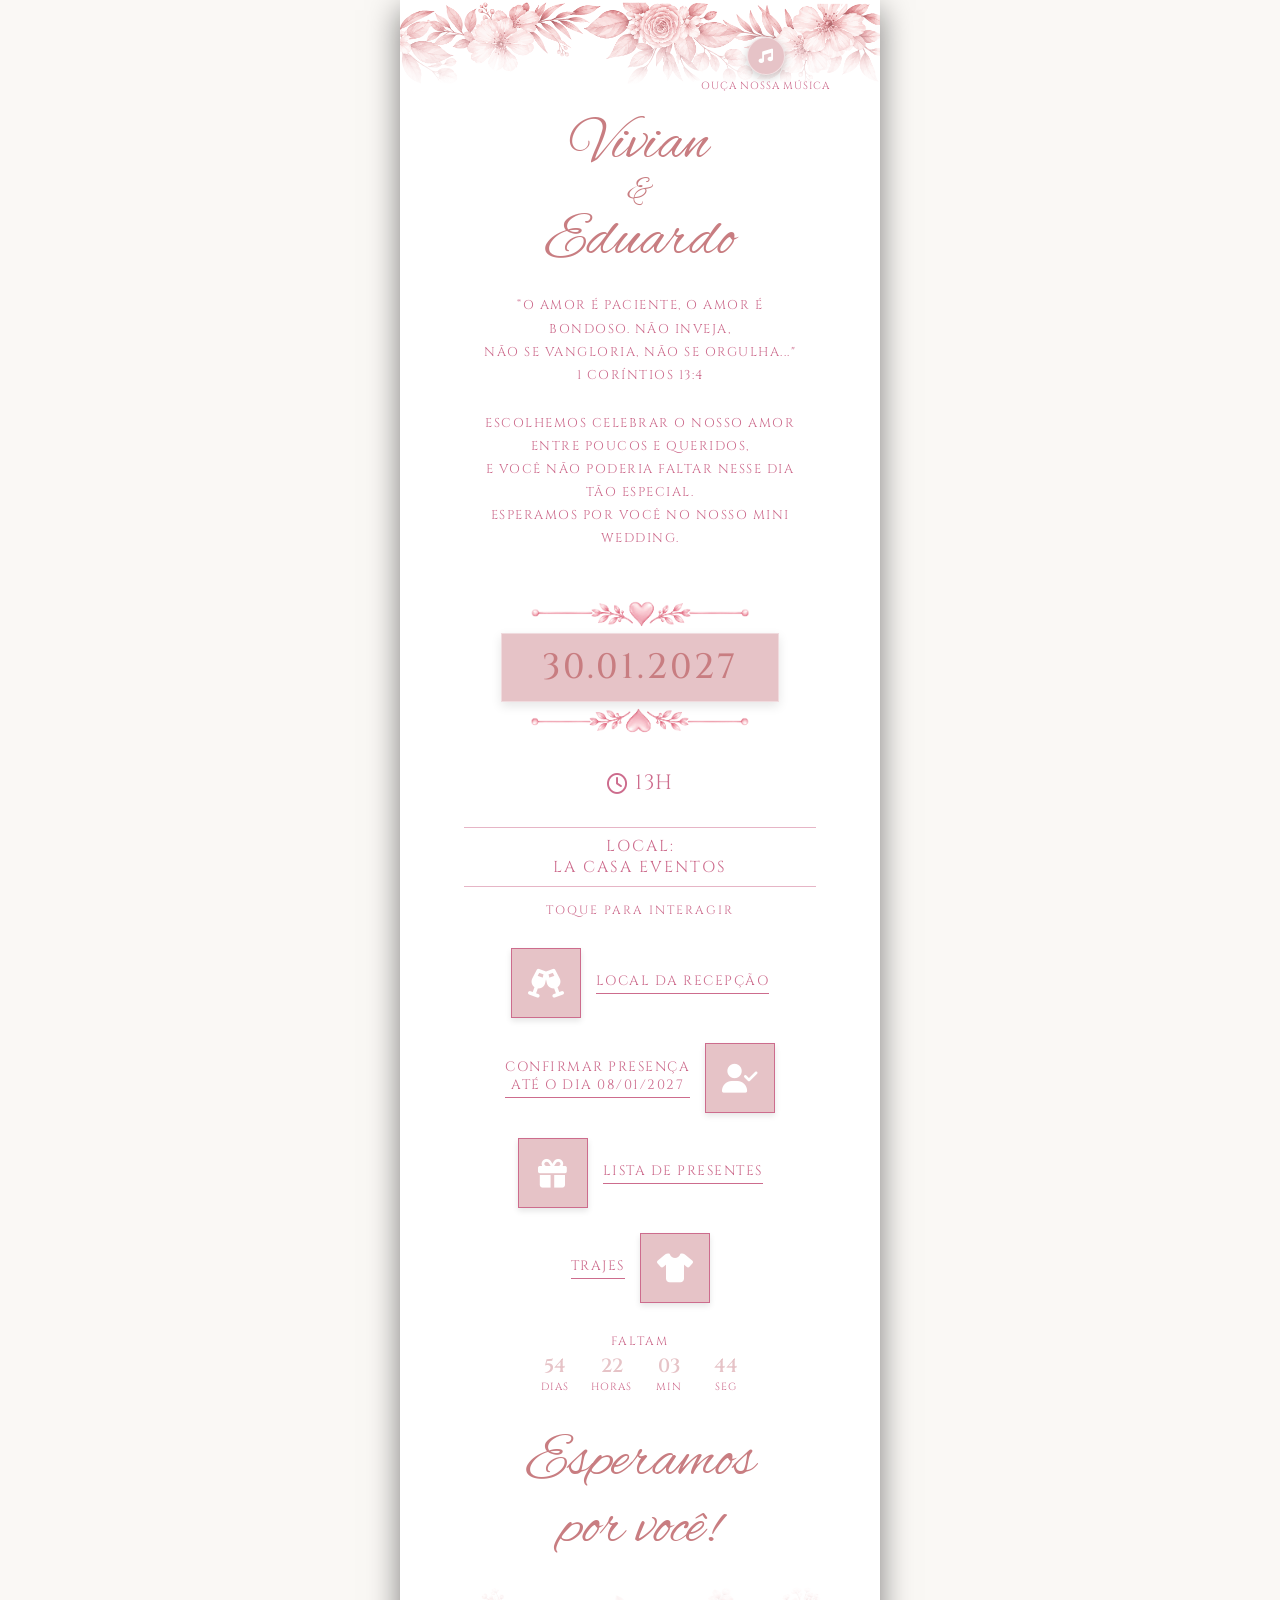
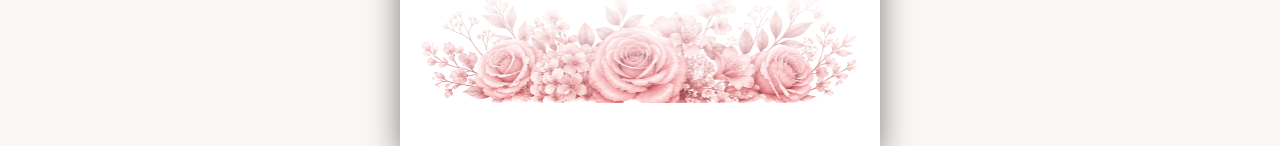
==== commit e01dc7fc: "Fix formatting of invitation text in index.html" ====
--- a/index.html
+++ b/index.html
@@ -59,9 +59,9 @@
 
 <!-- Texto da Saudação -->
 <p class="invitation-text">
-  Escolhemos celebrar o nosso amor entre poucos e queridos,<br> 
-  e você não poderia faltar nesse dia tão especial.<br>
-  Esperamos por você no nosso Mini Wedding:
+ Escolhemos celebrar o nosso amor entre poucos e queridos, <br>
+  e você não poderia faltar nesse dia tão especial. <br>
+  Esperamos por você no nosso Mini Wedding.
 </p>
 
      <!-- SEÇÃO DA DATA COM DECORAÇÕES -->
